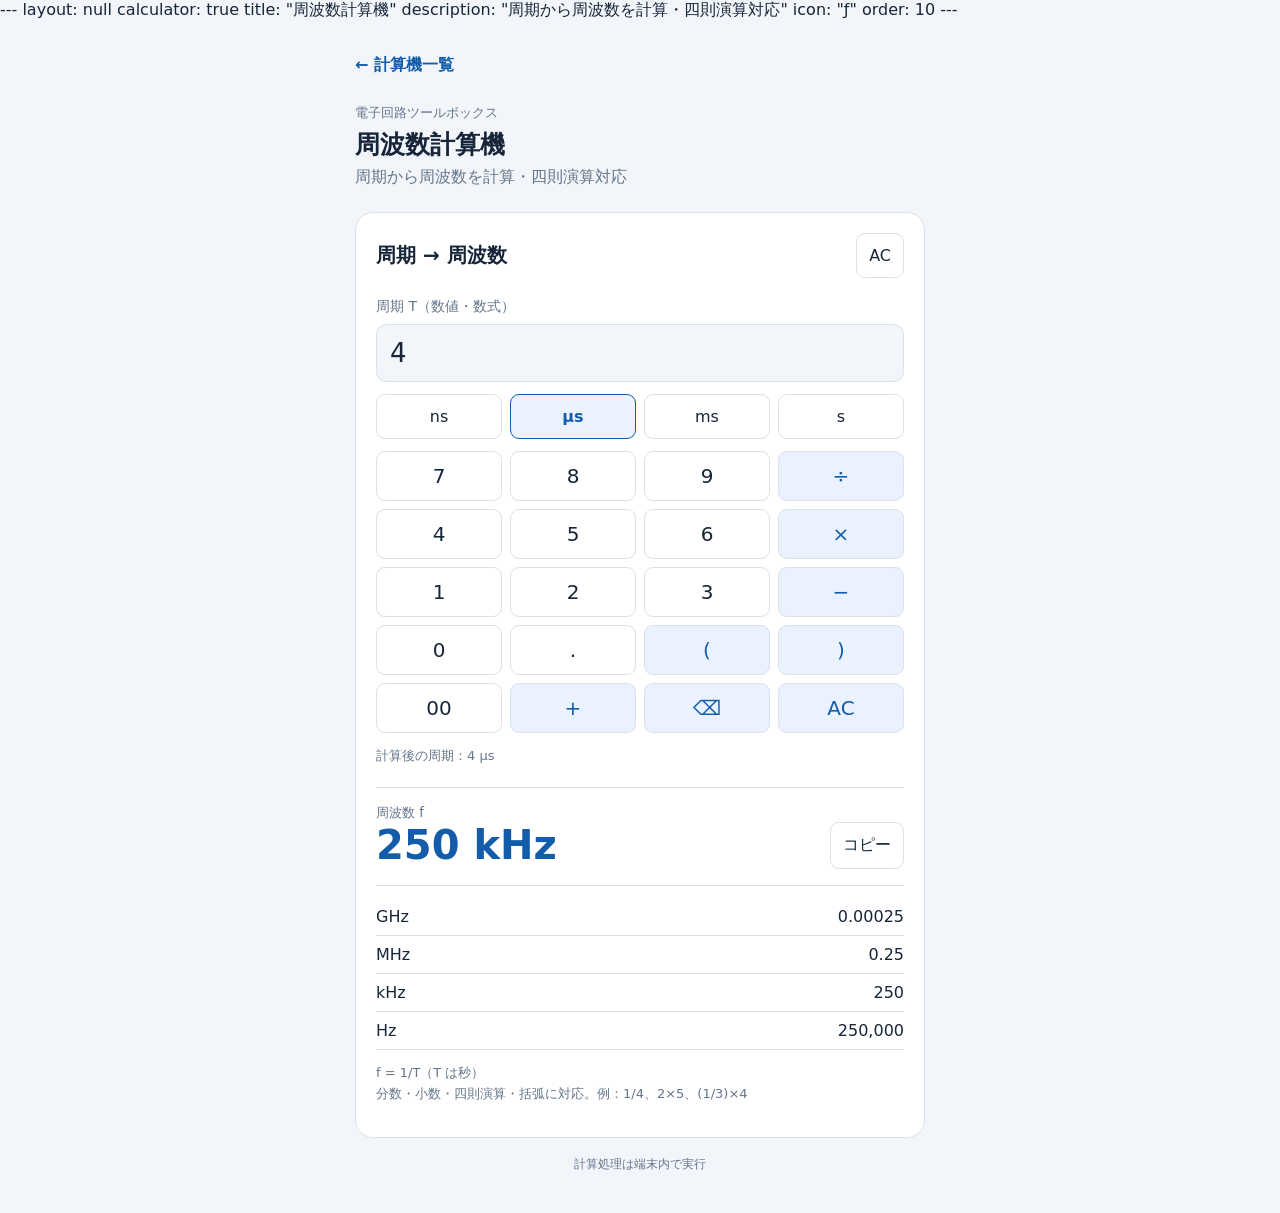
==== calculators/frequency.html @ 3349dd5b "Add modular toolbox: calculators/frequency.html" ====
---
layout: null
calculator: true
title: "周波数計算機"
description: "周期から周波数を計算・四則演算対応"
icon: "ƒ"
order: 10
---
<!doctype html>
<html lang="ja"><head><meta charset="utf-8"><meta name="viewport" content="width=device-width, initial-scale=1"><title>周波数計算機｜電子回路ツールボックス</title><link rel="stylesheet" href="../style.css"></head><body><main><a class="back" href="../">← 計算機一覧</a><header><small>電子回路ツールボックス</small><h1>周波数計算機</h1><div class="muted">周期から周波数を計算・四則演算対応</div></header><section class="panel" id="frequency"><div class="row"><h2>周期 → 周波数</h2><button id="clear">AC</button></div><label for="period">周期 T（数値・数式）</label><input id="period" type="text" inputmode="text" autocomplete="off" spellcheck="false" placeholder="例：1/3×4" value="4"><div class="units" id="units"><button data-unit="ns" aria-pressed="false">ns</button><button data-unit="us" aria-pressed="true">µs</button><button data-unit="ms" aria-pressed="false">ms</button><button data-unit="s" aria-pressed="false">s</button></div><div class="keys" id="keys"></div><p class="hint" id="calculated" aria-live="polite"></p><div class="result"><small>周波数 f</small><div class="row"><div id="answer" aria-live="polite">—</div><button id="copy">コピー</button></div></div><div class="values" id="values"></div><p class="hint">f = 1/T（T は秒）<br>分数・小数・四則演算・括弧に対応。例：1/4、2×5、(1/3)×4</p></section><footer>計算処理は端末内で実行</footer></main><script src="../common.js"></script><script>
'use strict';
function parse(raw){let s=raw.normalize('NFKC').replace(/[×xX]/g,'*').replace(/÷/g,'/').replace(/−/g,'-').replace(/\s/g,'');if(s.length>300)throw Error('数式が長すぎます');let i=0;function atom(){if(s[i]==='+'){i++;return atom()}if(s[i]==='-'){i++;return -atom()}if(s[i]==='('){i++;let v=add();if(s[i++]!==')')throw Error();return v}let m=s.slice(i).match(/^(?:\d+(?:\.\d*)?|\.\d+)(?:[eE][+-]?\d+)?/);if(!m)throw Error();i+=m[0].length;return Number(m[0])}function mul(){let v=atom();while(s[i]==='*'||s[i]==='/'){let op=s[i++],b=atom();if(op==='/'&&b===0)throw Error();v=op==='*'?v*b:v/b}return v}function add(){let v=mul();while(s[i]==='+'||s[i]==='-'){let op=s[i++],b=mul();v=op==='+'?v+b:v-b}return v}let v=add();if(i!==s.length||!Number.isFinite(v)||v<=0)throw Error();return v}
const scales={ns:1e9,us:1e6,ms:1e3,s:1};const bands=[[1e9,'GHz'],[1e6,'MHz'],[1e3,'kHz'],[1,'Hz']];let unit='us',copyText='';
function update(){let t,f;try{t=parse($('period').value);f=scales[unit]/t;if(!Number.isFinite(f)||f<=0)throw Error()}catch{t=f=NaN}let valid=Number.isFinite(f);$('calculated').textContent=valid?'計算後の周期：'+fmt(t)+' '+(unit==='us'?'µs':unit):$('period').value.trim()?'正の周期を表す数式を入力してください。':'周期を入力してください。';let b=bands.find(x=>f>=x[0])||bands[3];copyText=valid?fmt(f/b[0])+' '+b[1]:'';$('answer').textContent=copyText||'—';$('copy').disabled=!valid;$('values').replaceChildren(...bands.map(([n,u])=>{let r=document.createElement('div');r.className='row';let l=document.createElement('span'),v=document.createElement('span');l.textContent=u;v.textContent=valid?fmt(f/n):'—';r.append(l,v);return r}));}
$('units').addEventListener('click',e=>{if(!e.target.dataset.unit)return;unit=e.target.dataset.unit;for(let b of $('units').children)b.setAttribute('aria-pressed',String(b.dataset.unit===unit));update()});$('period').addEventListener('input',update);$('clear').onclick=()=>{$('period').value='';update()};for(let k of ['7','8','9','÷','4','5','6','×','1','2','3','−','0','.','(',')','00','+','⌫','AC']){let b=document.createElement('button');b.textContent=k;if('÷×−()+⌫AC'.includes(k))b.className='op';b.onclick=()=>{let inp=$('period');if(k==='AC')inp.value='';else if(k==='⌫')inp.value=inp.value.slice(0,-1);else inp.value+=k;update()};$('keys').append(b)}$('copy').onclick=async()=>{try{await navigator.clipboard.writeText(copyText);$('copy').textContent='コピー済み';setTimeout(()=>$('copy').textContent='コピー',1000)}catch{window.prompt('周波数をコピー',copyText)}};update();

</script></body></html>
---- style.css ----
:root{color-scheme:light dark;--bg:#f2f5fa;--panel:#fff;--fg:#172539;--muted:#65758b;--line:#d9e1eb;--accent:#125caa;--soft:#eaf2ff} @media(prefers-color-scheme:dark){:root{--bg:#10151e;--panel:#192331;--fg:#e9f0f9;--muted:#a5b5ca;--line:#344155;--accent:#8bbdff;--soft:#243b59}} *{box-sizing:border-box}body{margin:0;font:16px system-ui,sans-serif;color:var(--fg);background:var(--bg)}main{max-width:600px;margin:0 auto;padding:24px 15px 40px}header{margin-bottom:24px}h1{font-size:25px;margin:6px 0}h2{font-size:20px;margin:0}small,.muted{color:var(--muted)}.panel{padding:20px;border-radius:18px;border:1px solid var(--line);background:var(--panel)}.row{display:flex;align-items:center;justify-content:space-between;gap:10px}label{display:block;margin:20px 0 8px;color:var(--muted);font-size:14px}input{width:100%;font:inherit;font-size:26px;padding:13px;border:1px solid var(--line);border-radius:10px;color:var(--fg);background:var(--bg)}button{font:inherit;color:var(--fg);background:var(--panel);border:1px solid var(--line);border-radius:9px;padding:12px;cursor:pointer;touch-action:manipulation}button:active{opacity:.7}.units,.keys{display:grid;grid-template-columns:repeat(4,1fr);gap:8px;margin-top:12px}.units button[aria-pressed=true],.op{background:var(--soft);color:var(--accent)}.units button[aria-pressed=true]{border-color:var(--accent);font-weight:700}.keys button{font-size:20px;min-height:48px}.result{margin-top:20px;padding:16px 0;border-top:1px solid var(--line);border-bottom:1px solid var(--line)}#answer{font-size:clamp(25px,7vw,40px);font-weight:750;color:var(--accent);overflow-wrap:anywhere;font-variant-numeric:tabular-nums}.values{margin:12px 0}.values .row{padding:9px 0;border-bottom:1px solid var(--line);font-variant-numeric:tabular-nums}.values span:last-child{text-align:right;overflow-wrap:anywhere}.hint{font-size:13px;color:var(--muted);line-height:1.6}footer{font-size:12px;color:var(--muted);margin-top:18px;text-align:center}


a{color:var(--accent)}.back{display:inline-flex;align-items:center;gap:7px;text-decoration:none;font-weight:650;margin-bottom:18px;padding:10px 0}.home-title{margin:10px 0 6px;font-size:clamp(25px,5vw,34px)}.home-header{margin-bottom:30px}.home-main{max-width:800px}.tool-grid{display:grid;grid-template-columns:repeat(2,minmax(0,1fr));gap:12px}.tool-card{display:flex;flex-direction:column;min-height:170px;gap:10px;padding:19px;border-radius:18px;background:var(--panel);border:1px solid var(--line);color:var(--fg);text-decoration:none;transition:background .15s,border-color .15s;touch-action:manipulation}.tool-card:hover,.tool-card:focus-visible{border-color:var(--accent);background:var(--soft)}.tool-card:active{transform:scale(.985)}.tool-card strong{font-size:18px;line-height:1.45}.tool-card p{margin:0;font-size:13px;line-height:1.65;color:var(--muted)}.tool-icon{display:grid;place-items:center;border-radius:12px;width:44px;height:44px;font-size:24px;color:var(--accent);background:var(--soft);font-weight:700}.tool-arrow{align-self:flex-end;margin-top:auto;color:var(--accent);font-size:22px}.subtitle{margin:0 0 14px;font-size:16px;color:var(--muted)}.home-footer{margin-top:30px}@media(max-width:350px){.tool-grid{grid-template-columns:1fr}.tool-card{min-height:140px}}
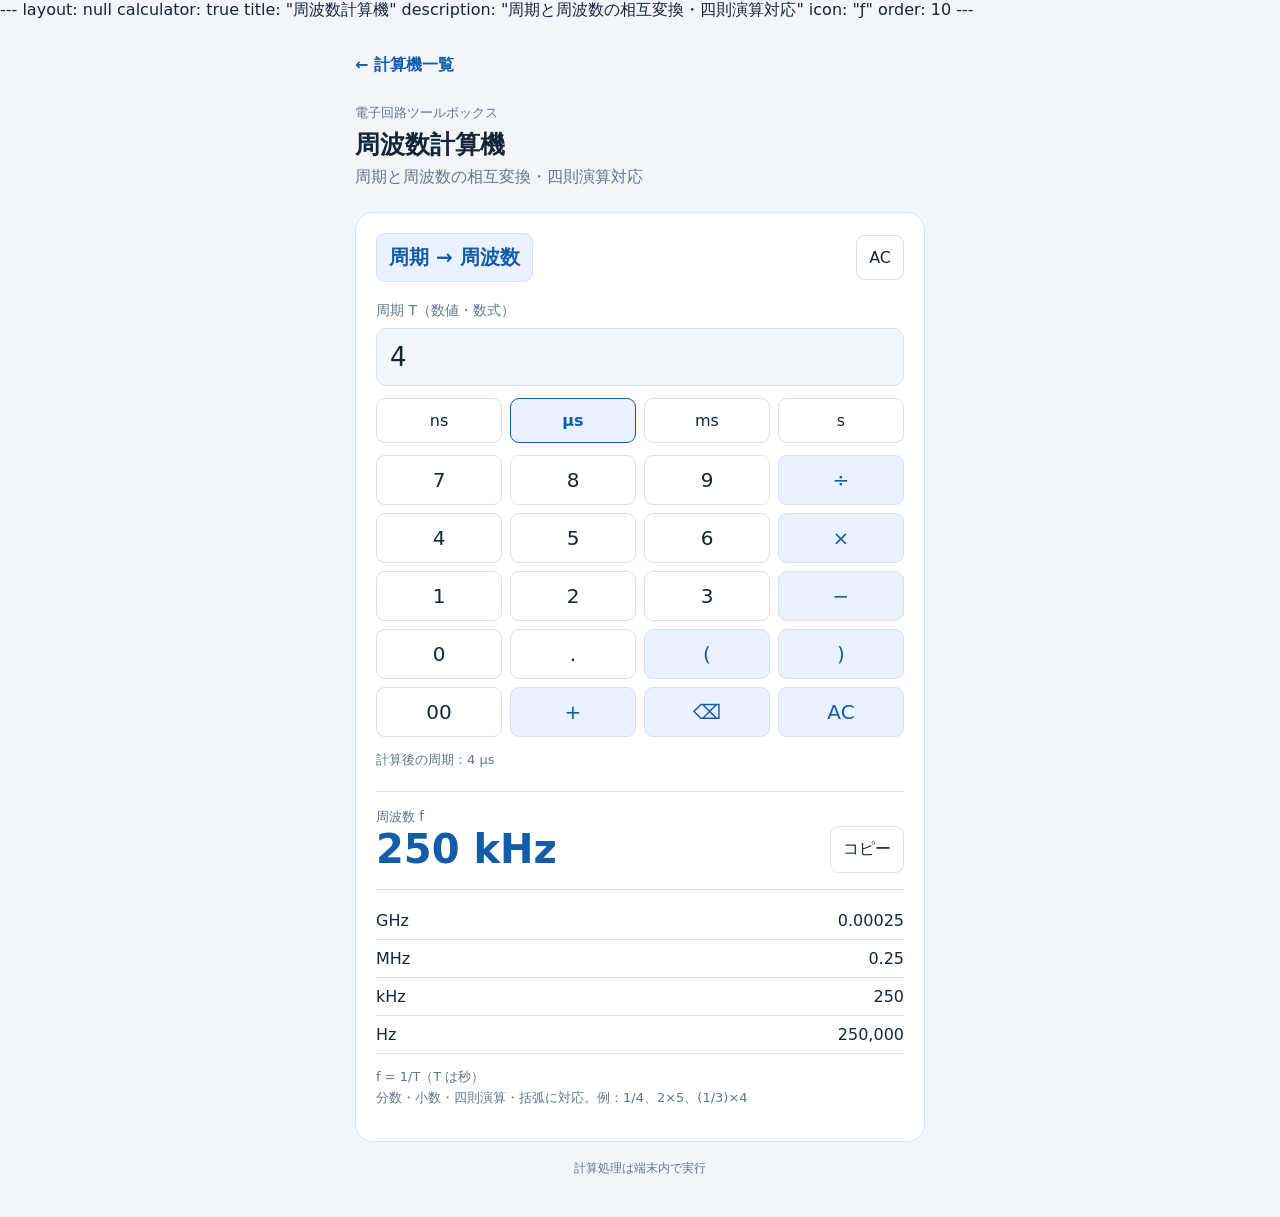
==== commit 363f8763: "Add reversible period and frequency calculation with direction toggle" ====
--- a/calculators/frequency.html
+++ b/calculators/frequency.html
@@ -2,16 +2,48 @@
 layout: null
 calculator: true
 title: "周波数計算機"
-description: "周期から周波数を計算・四則演算対応"
+description: "周期と周波数の相互変換・四則演算対応"
 icon: "ƒ"
 order: 10
 ---
 <!doctype html>
-<html lang="ja"><head><meta charset="utf-8"><meta name="viewport" content="width=device-width, initial-scale=1"><title>周波数計算機｜電子回路ツールボックス</title><link rel="stylesheet" href="../style.css"></head><body><main><a class="back" href="../">← 計算機一覧</a><header><small>電子回路ツールボックス</small><h1>周波数計算機</h1><div class="muted">周期から周波数を計算・四則演算対応</div></header><section class="panel" id="frequency"><div class="row"><h2>周期 → 周波数</h2><button id="clear">AC</button></div><label for="period">周期 T（数値・数式）</label><input id="period" type="text" inputmode="text" autocomplete="off" spellcheck="false" placeholder="例：1/3×4" value="4"><div class="units" id="units"><button data-unit="ns" aria-pressed="false">ns</button><button data-unit="us" aria-pressed="true">µs</button><button data-unit="ms" aria-pressed="false">ms</button><button data-unit="s" aria-pressed="false">s</button></div><div class="keys" id="keys"></div><p class="hint" id="calculated" aria-live="polite"></p><div class="result"><small>周波数 f</small><div class="row"><div id="answer" aria-live="polite">—</div><button id="copy">コピー</button></div></div><div class="values" id="values"></div><p class="hint">f = 1/T（T は秒）<br>分数・小数・四則演算・括弧に対応。例：1/4、2×5、(1/3)×4</p></section><footer>計算処理は端末内で実行</footer></main><script src="../common.js"></script><script>
+<html lang="ja"><head><meta charset="utf-8"><meta name="viewport" content="width=device-width, initial-scale=1"><title>周波数計算機｜電子回路ツールボックス</title><link rel="stylesheet" href="../style.css"><style>#direction{font:inherit;font-weight:700;color:var(--accent);background:var(--soft);border:1px solid var(--line);padding:10px 12px;white-space:normal;text-align:left}#direction:hover,#direction:focus-visible{border-color:var(--accent)}</style></head><body><main><a class="back" href="../">← 計算機一覧</a><header><small>電子回路ツールボックス</small><h1>周波数計算機</h1><div class="muted">周期と周波数の相互変換・四則演算対応</div></header><section class="panel" id="frequency"><div class="row"><h2><button type="button" id="direction" aria-label="計算方向を切り替える" aria-pressed="false" title="押すと計算方向を切り替えます">周期 → 周波数</button></h2><button id="clear">AC</button></div><label id="inputLabel" for="period">周期 T（数値・数式）</label><input id="period" type="text" inputmode="text" autocomplete="off" spellcheck="false" placeholder="例：1/3×4" value="4"><div class="units" id="units"><button data-unit="ns" aria-pressed="false">ns</button><button data-unit="us" aria-pressed="true">µs</button><button data-unit="ms" aria-pressed="false">ms</button><button data-unit="s" aria-pressed="false">s</button></div><div class="keys" id="keys"></div><p class="hint" id="calculated" aria-live="polite"></p><div class="result"><small id="outputLabel">周波数 f</small><div class="row"><div id="answer" aria-live="polite">—</div><button id="copy">コピー</button></div></div><div class="values" id="values"></div><p class="hint"><span id="formula">f = 1/T（T は秒）</span><br>分数・小数・四則演算・括弧に対応。例：1/4、2×5、(1/3)×4</p></section><footer>計算処理は端末内で実行</footer></main><script src="../common.js"></script><script>
 'use strict';
 function parse(raw){let s=raw.normalize('NFKC').replace(/[×xX]/g,'*').replace(/÷/g,'/').replace(/−/g,'-').replace(/\s/g,'');if(s.length>300)throw Error('数式が長すぎます');let i=0;function atom(){if(s[i]==='+'){i++;return atom()}if(s[i]==='-'){i++;return -atom()}if(s[i]==='('){i++;let v=add();if(s[i++]!==')')throw Error();return v}let m=s.slice(i).match(/^(?:\d+(?:\.\d*)?|\.\d+)(?:[eE][+-]?\d+)?/);if(!m)throw Error();i+=m[0].length;return Number(m[0])}function mul(){let v=atom();while(s[i]==='*'||s[i]==='/'){let op=s[i++],b=atom();if(op==='/'&&b===0)throw Error();v=op==='*'?v*b:v/b}return v}function add(){let v=mul();while(s[i]==='+'||s[i]==='-'){let op=s[i++],b=mul();v=op==='+'?v+b:v-b}return v}let v=add();if(i!==s.length||!Number.isFinite(v)||v<=0)throw Error();return v}
-const scales={ns:1e9,us:1e6,ms:1e3,s:1};const bands=[[1e9,'GHz'],[1e6,'MHz'],[1e3,'kHz'],[1,'Hz']];let unit='us',copyText='';
-function update(){let t,f;try{t=parse($('period').value);f=scales[unit]/t;if(!Number.isFinite(f)||f<=0)throw Error()}catch{t=f=NaN}let valid=Number.isFinite(f);$('calculated').textContent=valid?'計算後の周期：'+fmt(t)+' '+(unit==='us'?'µs':unit):$('period').value.trim()?'正の周期を表す数式を入力してください。':'周期を入力してください。';let b=bands.find(x=>f>=x[0])||bands[3];copyText=valid?fmt(f/b[0])+' '+b[1]:'';$('answer').textContent=copyText||'—';$('copy').disabled=!valid;$('values').replaceChildren(...bands.map(([n,u])=>{let r=document.createElement('div');r.className='row';let l=document.createElement('span'),v=document.createElement('span');l.textContent=u;v.textContent=valid?fmt(f/n):'—';r.append(l,v);return r}));}
-$('units').addEventListener('click',e=>{if(!e.target.dataset.unit)return;unit=e.target.dataset.unit;for(let b of $('units').children)b.setAttribute('aria-pressed',String(b.dataset.unit===unit));update()});$('period').addEventListener('input',update);$('clear').onclick=()=>{$('period').value='';update()};for(let k of ['7','8','9','÷','4','5','6','×','1','2','3','−','0','.','(',')','00','+','⌫','AC']){let b=document.createElement('button');b.textContent=k;if('÷×−()+⌫AC'.includes(k))b.className='op';b.onclick=()=>{let inp=$('period');if(k==='AC')inp.value='';else if(k==='⌫')inp.value=inp.value.slice(0,-1);else inp.value+=k;update()};$('keys').append(b)}$('copy').onclick=async()=>{try{await navigator.clipboard.writeText(copyText);$('copy').textContent='コピー済み';setTimeout(()=>$('copy').textContent='コピー',1000)}catch{window.prompt('周波数をコピー',copyText)}};update();
+
+const timeUnits=[{key:'ns',label:'ns',scale:1e-9},{key:'us',label:'µs',scale:1e-6},{key:'ms',label:'ms',scale:1e-3},{key:'s',label:'s',scale:1}];
+const frequencyUnits=[{key:'Hz',label:'Hz',scale:1},{key:'kHz',label:'kHz',scale:1e3},{key:'MHz',label:'MHz',scale:1e6},{key:'GHz',label:'GHz',scale:1e9}];
+let reverse=false,unit='us',copyText='',lastResult=null;
+function inputUnits(){return reverse?frequencyUnits:timeUnits}
+function outputUnits(){return [...(reverse?timeUnits:frequencyUnits)].sort((a,b)=>b.scale-a.scale)}
+function renderUnits(){
+ $('units').replaceChildren(...inputUnits().map(u=>{let b=document.createElement('button');b.type='button';b.dataset.unit=u.key;b.textContent=u.label;b.setAttribute('aria-pressed',String(unit===u.key));return b}));
+}
+function update(){
+ const inName=reverse?'周波数':'周期',out=outputUnits(),inUnit=inputUnits().find(u=>u.key===unit);let v,result;
+ try{v=parse($('period').value);result=(1/v)/inUnit.scale;if(!Number.isFinite(result)||result<=0)throw Error()}catch{v=result=NaN}
+ const valid=Number.isFinite(result);
+ $('calculated').textContent=valid?'計算後の'+inName+'：'+fmt(v)+' '+inUnit.label:$('period').value.trim()?'正の'+inName+'を表す数式を入力してください。':inName+'を入力してください。';
+ const best=out.find(u=>result>=u.scale)||out[out.length-1];
+ lastResult=valid?{value:result/best.scale,key:best.key}:null;
+ copyText=valid?fmt(result/best.scale)+' '+best.label:'';
+ $('answer').textContent=copyText||'—';$('copy').disabled=!valid;
+ $('values').replaceChildren(...out.map(u=>{let r=document.createElement('div');r.className='row';let l=document.createElement('span'),v=document.createElement('span');l.textContent=u.label;v.textContent=valid?fmt(result/u.scale):'—';r.append(l,v);return r}));
+}
+$('direction').addEventListener('click',()=>{
+ const previous=lastResult;reverse=!reverse;
+ $('direction').textContent=reverse?'周波数 → 周期':'周期 → 周波数';
+ $('direction').setAttribute('aria-pressed',String(reverse));
+ $('inputLabel').textContent=reverse?'周波数 f（数値・数式）':'周期 T（数値・数式）';
+ $('outputLabel').textContent=reverse?'周期 T':'周波数 f';
+ $('formula').textContent=reverse?'T = 1/f（f は Hz）':'f = 1/T（T は秒）';
+ unit=previous?previous.key:(reverse?'kHz':'us');
+ $('period').value=previous?String(previous.value):'';
+ renderUnits();update();
+});
+$('units').addEventListener('click',e=>{if(!e.target.dataset.unit)return;unit=e.target.dataset.unit;for(let b of $('units').children)b.setAttribute('aria-pressed',String(b.dataset.unit===unit));update()});
+$('period').addEventListener('input',update);$('clear').onclick=()=>{$('period').value='';update()};
+renderUnits();
+for(let k of ['7','8','9','÷','4','5','6','×','1','2','3','−','0','.','(',')','00','+','⌫','AC']){let b=document.createElement('button');b.textContent=k;if('÷×−()+⌫AC'.includes(k))b.className='op';b.onclick=()=>{let inp=$('period');if(k==='AC')inp.value='';else if(k==='⌫')inp.value=inp.value.slice(0,-1);else inp.value+=k;update()};$('keys').append(b)}$('copy').onclick=async()=>{try{await navigator.clipboard.writeText(copyText);$('copy').textContent='コピー済み';setTimeout(()=>$('copy').textContent='コピー',1000)}catch{window.prompt('周波数をコピー',copyText)}};update();
 
 </script></body></html>
